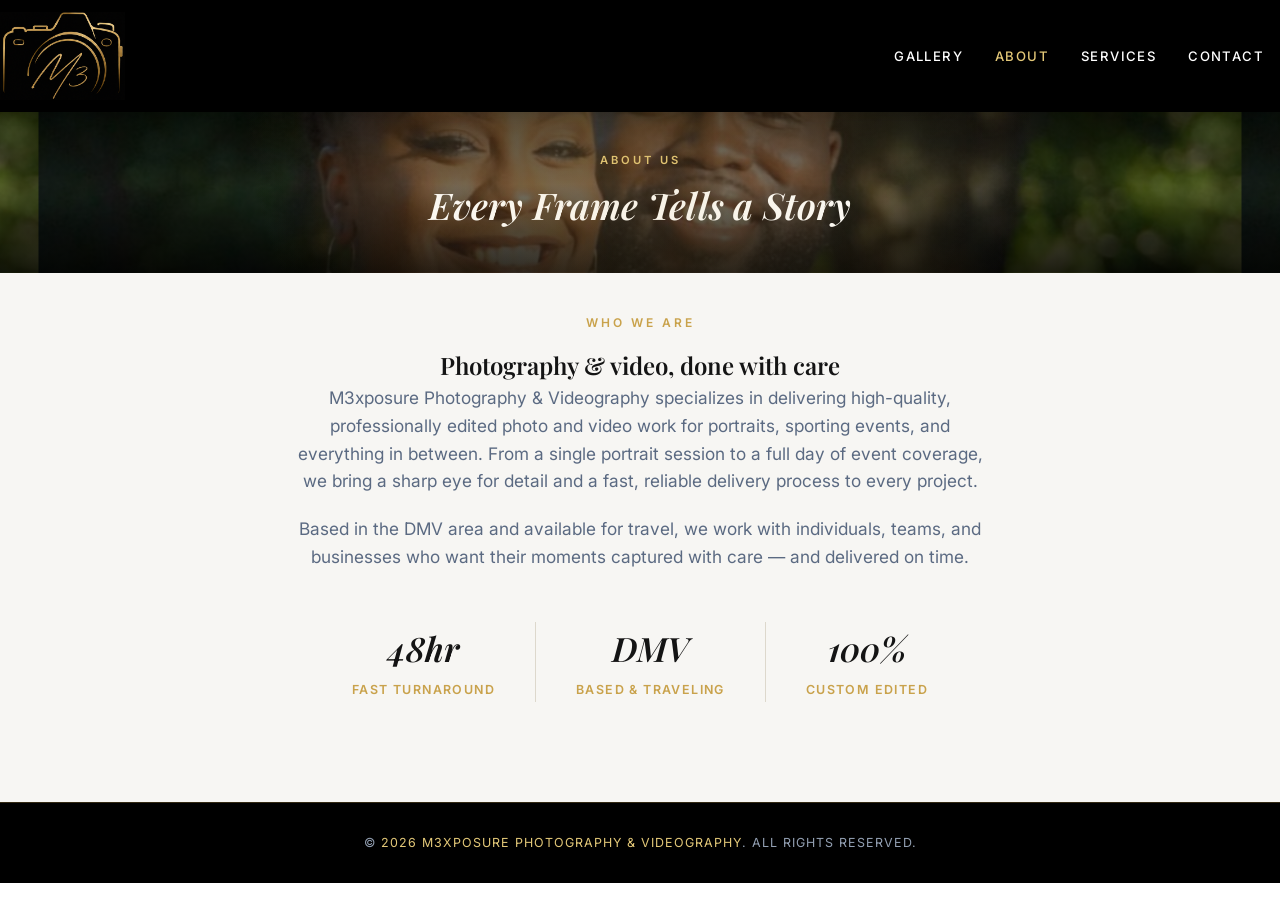
==== about.html @ 18ce94cc "Initial commit of business website Co-Authored-By: Claude Sonnet 5 <noreply@anthropic.com>" ====
<!DOCTYPE html>
<html lang="en">
<head>
<meta charset="UTF-8">
<meta name="viewport" content="width=device-width, initial-scale=1.0">
<title>About | M3xposure Photography & Videography</title>
<meta name="description" content="About M3xposure Photography & Videography — portraits, sports, events, and video production based in the DMV area.">
<link rel="preconnect" href="https://fonts.googleapis.com">
<link rel="preconnect" href="https://fonts.gstatic.com" crossorigin>
<link href="https://fonts.googleapis.com/css2?family=Playfair+Display:ital,wght@0,500;0,600;0,700;1,500;1,600&family=Inter:wght@400;500;600&display=swap" rel="stylesheet">
<link rel="stylesheet" href="styles.css">
</head>
<body>

<header>
  <nav>
    <a href="index.html" class="logo"><img src="images/logos/logo-icon-only.png" alt="M3xposure Photography & Videography"></a>
    <button class="nav-toggle" id="navToggle" aria-label="Toggle menu">
      <span></span><span></span><span></span>
    </button>
    <ul class="nav-links" id="navLinks">
      <li><a href="gallery.html">Gallery</a></li>
      <li><a href="about.html" class="active">About</a></li>
      <li><a href="services.html">Services</a></li>
      <li><a href="contact.html">Contact</a></li>
    </ul>
  </nav>
</header>

<section class="hero page-hero hero-about">
  <div class="container">
    <div class="hero-eyebrow">About Us</div>
    <h1>Every Frame Tells a Story</h1>
  </div>
</section>

<section class="about" id="about">
  <div class="container">
    <div class="about-content">
      <div class="eyebrow">Who We Are</div>
      <h2>Photography &amp; video, done with care</h2>
      <p>M3xposure Photography &amp; Videography specializes in delivering high-quality, professionally edited photo and video work for portraits, sporting events, and everything in between. From a single portrait session to a full day of event coverage, we bring a sharp eye for detail and a fast, reliable delivery process to every project.</p>
      <p>Based in the DMV area and available for travel, we work with individuals, teams, and businesses who want their moments captured with care — and delivered on time.</p>
      <div class="about-stats">
        <div class="stat"><h3>48hr</h3><span>Fast Turnaround</span></div>
        <div class="stat"><h3>DMV</h3><span>Based &amp; Traveling</span></div>
        <div class="stat"><h3>100%</h3><span>Custom Edited</span></div>
      </div>
    </div>
  </div>
</section>

<footer>
  &copy; <span id="year"></span> <span>M3xposure Photography &amp; Videography</span>. All rights reserved.
</footer>

<script>
  document.getElementById('year').textContent = new Date().getFullYear();
  const navToggle = document.getElementById('navToggle');
  const navLinks = document.getElementById('navLinks');
  navToggle.addEventListener('click', () => navLinks.classList.toggle('open'));
  navLinks.querySelectorAll('a').forEach(a => a.addEventListener('click', () => navLinks.classList.remove('open')));
</script>

</body>
</html>
---- styles.css ----
:root {
  --navy: #141414;
  --navy-dark: #000000;
  --gold: #c9a24b;
  --gold-light: #e3c878;
  --white: #ffffff;
  --off-white: #f7f6f3;
  --text-muted: #5b6a82;
}

* { box-sizing: border-box; margin: 0; padding: 0; }

html { scroll-behavior: smooth; }

body {
  font-family: 'Inter', -apple-system, BlinkMacSystemFont, sans-serif;
  color: var(--navy);
  background: var(--white);
  line-height: 1.6;
}

h1, h2, h3 {
  font-family: 'Playfair Display', serif;
  font-weight: 600;
}

a { text-decoration: none; color: inherit; }

img { max-width: 100%; display: block; }

.container {
  max-width: 1100px;
  margin: 0 auto;
  padding: 0 24px;
}

/* NAV */
header {
  position: sticky;
  top: 0;
  z-index: 100;
  background: var(--navy-dark);
  box-shadow: 0 2px 12px rgba(0,0,0,0.15);
}

nav {
  display: flex;
  align-items: center;
  justify-content: space-between;
  max-width: 1300px;
  margin: 0 auto;
  padding: 12px 16px;
}

.logo {
  display: flex;
  align-items: center;
  margin-left: -16px;
}

.logo img {
  height: 88px;
  width: auto;
  display: block;
}

.nav-links {
  display: flex;
  gap: 32px;
  list-style: none;
}

.nav-links a {
  color: var(--white);
  font-weight: 500;
  font-size: 0.82rem;
  text-transform: uppercase;
  letter-spacing: 1.4px;
  transition: color 0.2s ease;
}

.nav-links a:hover { color: var(--gold-light); }
.nav-links a.active { color: var(--gold-light); }

.nav-toggle {
  display: none;
  flex-direction: column;
  gap: 5px;
  background: none;
  border: none;
  cursor: pointer;
  padding: 4px;
}

.nav-toggle span {
  width: 24px;
  height: 2px;
  background: var(--white);
  display: block;
}

/* HERO */
.hero {
  background: #000;
  color: var(--white);
  text-align: center;
  padding: 7px 24px 6px;
  position: relative;
  overflow: hidden;
}

.hero::after {
  content: "";
  position: absolute;
  inset: 0;
  background: radial-gradient(circle at 50% 0%, rgba(201,162,75,0.18), transparent 60%);
  pointer-events: none;
}

.hero-eyebrow {
  color: var(--gold-light);
  letter-spacing: 3px;
  text-transform: uppercase;
  font-size: 0.7rem;
  font-weight: 600;
  margin-bottom: 6px;
  position: relative;
}

.hero h1 {
  font-family: 'Playfair Display', serif;
  font-style: italic;
  font-size: clamp(1.5rem, 3.2vw, 2.3rem);
  font-weight: 600;
  margin-bottom: 10px;
  letter-spacing: 0.2px;
  position: relative;
}

.hero p {
  font-size: clamp(0.68rem, 1vw, 0.78rem);
  color: #d6dce6;
  max-width: 560px;
  margin: 0 auto 14px;
  position: relative;
}

.hero-logo {
  display: block;
  width: min(150px, 28%);
  margin: 0 auto 6px;
  mix-blend-mode: screen;
  position: relative;
}

.hero .btn,
.hero .btn-outline { position: relative; }

/* Smaller hero variant used on secondary pages like Services */
.page-hero {
  padding: 40px 24px 28px;
  background-image:
    linear-gradient(180deg, rgba(0,0,0,0.72) 0%, rgba(10,10,10,0.6) 45%, rgba(0,0,0,0.88) 100%),
    url('images/portrait-2.jpeg');
  background-position: center 30%;
}

.page-hero h1 { font-size: clamp(1.5rem, 3.2vw, 2.3rem); }
.page-hero p { margin-bottom: 0; }

.hero-about {
  background-image:
    linear-gradient(180deg, rgba(0,0,0,0.72) 0%, rgba(10,10,10,0.6) 45%, rgba(0,0,0,0.88) 100%),
    url('images/event-4.jpeg');
  background-position: center 30%;
}

.hero-contact {
  background-image:
    linear-gradient(180deg, rgba(0,0,0,0.72) 0%, rgba(10,10,10,0.6) 45%, rgba(0,0,0,0.88) 100%),
    url('images/event-1.jpeg');
  background-position: center 22%;
}

.hero-gallery {
  background-image:
    linear-gradient(180deg, rgba(0,0,0,0.72) 0%, rgba(10,10,10,0.6) 45%, rgba(0,0,0,0.88) 100%),
    url('images/portrait-1.jpeg');
  background-position: center 25%;
}

.hero-portraits {
  background-image:
    linear-gradient(180deg, rgba(0,0,0,0.72) 0%, rgba(10,10,10,0.6) 45%, rgba(0,0,0,0.88) 100%),
    url('images/portrait-4.jpeg');
  background-position: center 25%;
}

.hero-sports {
  background-image:
    linear-gradient(180deg, rgba(0,0,0,0.72) 0%, rgba(10,10,10,0.6) 45%, rgba(0,0,0,0.88) 100%),
    url('images/sports-3.jpg');
  background-position: center 35%;
}

.hero-events {
  background-image:
    linear-gradient(180deg, rgba(0,0,0,0.72) 0%, rgba(10,10,10,0.6) 45%, rgba(0,0,0,0.88) 100%),
    url('images/event-5.jpeg');
  background-position: center 25%;
}

.btn {
  display: inline-block;
  background: var(--gold);
  color: var(--navy-dark);
  font-weight: 600;
  font-size: 0.78rem;
  text-transform: uppercase;
  letter-spacing: 1.4px;
  padding: 15px 28px;
  border-radius: 2px;
  transition: background 0.2s ease, transform 0.2s ease;
}

.btn:hover {
  background: var(--gold-light);
  transform: translateY(-2px);
}

.btn-outline {
  display: inline-block;
  border: 1px solid var(--gold);
  color: var(--gold-light);
  font-weight: 600;
  font-size: 0.78rem;
  text-transform: uppercase;
  letter-spacing: 1.4px;
  padding: 14px 26px;
  border-radius: 2px;
  margin-left: 14px;
  transition: background 0.2s ease;
}

.btn-outline:hover { background: rgba(201,162,75,0.12); }

/* SECTION SHARED */
section { padding: 100px 0; }

.hero + section { padding-top: 40px; }

.section-header {
  text-align: center;
  max-width: 620px;
  margin: 0 auto 60px;
}

.eyebrow {
  color: var(--gold);
  text-transform: uppercase;
  letter-spacing: 3px;
  font-size: 0.75rem;
  font-weight: 600;
  margin-bottom: 14px;
}

#gallery .eyebrow { font-size: 1.1rem; }

.section-header h2 {
  font-size: clamp(1.9rem, 3.5vw, 2.6rem);
  font-style: italic;
  margin-bottom: 16px;
}

.section-header p { color: var(--text-muted); font-size: 1.05rem; }

/* ABOUT */
.about {
  background: var(--off-white);
}

.about-content {
  max-width: 700px;
  margin: 0 auto;
  text-align: center;
}

.about-content p {
  color: var(--text-muted);
  font-size: 1.08rem;
  margin-bottom: 20px;
}

.about-stats {
  display: flex;
  justify-content: center;
  margin-top: 52px;
  flex-wrap: wrap;
}

.stat {
  padding: 0 40px;
  border-left: 1px solid #ddd8cc;
}

.stat:first-child { border-left: none; }

.stat h3 {
  color: var(--navy);
  font-size: 2.1rem;
  font-style: italic;
  font-weight: 600;
}

.stat span {
  color: var(--gold);
  font-weight: 600;
  font-size: 0.78rem;
  text-transform: uppercase;
  letter-spacing: 1.4px;
}

/* GALLERY */
.gallery { background: var(--white); }

#gallery .container {
  max-width: 1440px;
  padding: 0 20px;
}

#gallery .gallery-grid {
  grid-auto-rows: 280px;
}

.gallery-grid {
  display: grid;
  grid-template-columns: repeat(3, 1fr);
  grid-auto-rows: 240px;
  grid-auto-flow: dense;
  gap: 10px;
}

.gallery-item {
  position: relative;
  display: block;
  overflow: hidden;
  cursor: zoom-in;
  opacity: 0;
  transform: translateY(24px);
  transition: opacity 0.6s ease, transform 0.6s ease, box-shadow 0.3s ease;
}

.gallery-item.teaser { cursor: pointer; }

.gallery-item.in-view {
  opacity: 1;
  transform: translateY(0);
}

.gallery-item.large { grid-column: span 2; grid-row: span 2; }

.gallery-item:hover { box-shadow: 0 16px 34px rgba(0,0,0,0.4); }

.gallery-item img {
  position: absolute;
  inset: 0;
  width: 100%;
  height: 100%;
  object-fit: cover;
  object-position: center;
  transition: transform 0.5s ease;
}

.gallery-item::after {
  content: "";
  position: absolute;
  inset: 0;
  background: linear-gradient(180deg, transparent 55%, rgba(0,0,0,0.8) 100%);
  opacity: 0;
  transition: opacity 0.3s ease;
  pointer-events: none;
}

.gallery-item:hover::after,
.gallery-item:focus-visible::after {
  opacity: 1;
}

.gallery-caption {
  position: absolute;
  left: 18px;
  right: 18px;
  bottom: 16px;
  z-index: 1;
  color: var(--white);
  font-size: 0.85rem;
  font-weight: 500;
  opacity: 0;
  transform: translateY(8px);
  transition: opacity 0.3s ease, transform 0.3s ease;
  pointer-events: none;
}

.gallery-item:hover .gallery-caption,
.gallery-item:focus-visible .gallery-caption {
  opacity: 1;
  transform: translateY(0);
}

.gallery-item img[src*="portrait-1"] { object-position: 53% 32%; }

.gallery-item:hover img { transform: scale(1.06); }

.gallery-note {
  text-align: center;
  color: var(--text-muted);
  font-size: 0.85rem;
  margin-top: 28px;
  font-style: italic;
}

/* LIGHTBOX */
.lightbox {
  position: fixed;
  inset: 0;
  background: rgba(0,0,0,0.94);
  display: none;
  align-items: center;
  justify-content: center;
  z-index: 1000;
  padding: 40px;
}

.lightbox.open { display: flex; }

.lightbox img {
  max-width: 100%;
  max-height: 86vh;
  object-fit: contain;
  box-shadow: 0 20px 60px rgba(0,0,0,0.5);
}

.lightbox-close,
.lightbox-prev,
.lightbox-next {
  position: absolute;
  background: none;
  border: none;
  color: var(--white);
  font-family: 'Playfair Display', serif;
  cursor: pointer;
  opacity: 0.75;
  transition: opacity 0.2s ease;
}

.lightbox-close:hover,
.lightbox-prev:hover,
.lightbox-next:hover { opacity: 1; color: var(--gold-light); }

.lightbox-close {
  top: 24px;
  right: 32px;
  font-size: 2rem;
}

.lightbox-prev,
.lightbox-next {
  top: 50%;
  transform: translateY(-50%);
  font-size: 2.4rem;
  padding: 12px;
}

.lightbox-prev { left: 12px; }
.lightbox-next { right: 12px; }

/* GALLERY CATEGORY HUB */
.category-grid {
  display: flex;
  flex-wrap: wrap;
  justify-content: center;
  gap: 20px;
}

.category-card {
  flex: 0 1 calc((100% - 40px) / 3);
  position: relative;
  display: block;
  aspect-ratio: 3 / 4;
  overflow: hidden;
  opacity: 0;
  transform: translateY(24px);
  transition: opacity 0.6s ease, transform 0.6s ease;
}

.category-card.in-view { opacity: 1; transform: translateY(0); }

.category-card img {
  position: absolute;
  inset: 0;
  width: 100%;
  height: 100%;
  object-fit: cover;
  transition: transform 0.5s ease;
}

.category-card:hover img { transform: scale(1.06); }

.category-card.placeholder {
  background: linear-gradient(160deg, var(--navy) 0%, var(--navy-dark) 100%);
  border: 1px solid rgba(201,162,75,0.3);
}

.category-card::after {
  content: "";
  position: absolute;
  inset: 0;
  background: linear-gradient(180deg, transparent 40%, rgba(0,0,0,0.8) 100%);
}

.category-label {
  position: absolute;
  left: 26px;
  right: 26px;
  bottom: 24px;
  z-index: 1;
  color: var(--white);
}

.category-label h3 {
  font-size: 1.6rem;
  font-style: italic;
  margin-bottom: 6px;
}

.category-label span {
  font-size: 0.72rem;
  text-transform: uppercase;
  letter-spacing: 1.6px;
  color: var(--gold-light);
  font-weight: 600;
}

@media (max-width: 720px) {
  .category-card { flex-basis: 100%; }
}

/* SERVICES */
.services-group { margin-bottom: 60px; }
.services-group:last-child { margin-bottom: 0; }

.services-group h3 {
  font-size: 1.2rem;
  font-style: italic;
  color: var(--navy);
  padding-bottom: 12px;
  margin-bottom: 26px;
  border-bottom: 1px solid #e7e5df;
  position: relative;
}

.services-group h3::after {
  content: "";
  position: absolute;
  left: 0;
  bottom: -1px;
  width: 46px;
  height: 2px;
  background: var(--gold);
}

.cards-grid {
  display: grid;
  grid-template-columns: repeat(auto-fit, minmax(260px, 1fr));
  gap: 1px;
  background: #e7e5df;
  border: 1px solid #e7e5df;
}

.card {
  background: var(--white);
  padding: 28px 26px;
  transition: background-color 0.3s ease, color 0.3s ease;
}

.card:hover,
.card:focus-visible {
  background-color: var(--gold);
}

.card:hover h4,
.card:hover .price,
.card:hover p,
.card:hover .note,
.card:focus-visible h4,
.card:focus-visible .price,
.card:focus-visible p,
.card:focus-visible .note {
  color: #000000;
}

.card-top {
  display: flex;
  justify-content: space-between;
  align-items: flex-start;
  gap: 12px;
  margin-bottom: 10px;
}

.card h4 {
  font-family: 'Playfair Display', serif;
  font-size: 1.15rem;
  color: var(--navy);
  font-weight: 600;
}

.price {
  color: var(--gold);
  font-weight: 600;
  font-size: 1.05rem;
  white-space: nowrap;
  font-family: 'Inter', sans-serif;
}

.card p {
  color: var(--text-muted);
  font-size: 0.92rem;
  margin-bottom: 8px;
}

.card .note {
  font-size: 0.82rem;
  color: #8b95a6;
  font-style: italic;
}

.addons-list {
  background: #e7e5df;
  border: 1px solid #e7e5df;
  display: flex;
  flex-direction: column;
  gap: 1px;
}

.addon-row {
  display: flex;
  justify-content: space-between;
  align-items: center;
  padding: 20px 26px;
  gap: 16px;
  flex-wrap: wrap;
  background: var(--white);
}

.addon-row div h4 {
  font-family: 'Playfair Display', serif;
  font-size: 1.05rem;
  color: var(--navy);
  font-weight: 600;
  margin-bottom: 4px;
}

.addon-row div p {
  font-size: 0.88rem;
  color: var(--text-muted);
}

/* TESTIMONIALS */
.testimonials { background: var(--off-white); }

.testimonials-grid {
  display: grid;
  grid-template-columns: repeat(auto-fit, minmax(280px, 1fr));
  gap: 28px;
  margin-top: 20px;
}

.testimonial-card {
  background: var(--white);
  border: 1px solid #e7e5df;
  padding: 32px 28px;
}

.testimonial-quote {
  font-family: 'Playfair Display', serif;
  font-style: italic;
  font-size: 1.05rem;
  color: var(--navy);
  line-height: 1.5;
  margin-bottom: 16px;
}

.testimonial-name {
  display: block;
  font-weight: 600;
  color: var(--navy);
  font-size: 0.92rem;
}

.testimonial-type {
  display: block;
  font-size: 0.72rem;
  text-transform: uppercase;
  letter-spacing: 1.4px;
  color: var(--gold);
  font-weight: 600;
  margin-top: 2px;
}

/* CONTACT */
.contact {
  background: linear-gradient(160deg, var(--navy) 0%, var(--navy-dark) 100%);
  color: var(--white);
  text-align: center;
}

.contact .section-header p { color: #c3cbd8; }

.contact-form {
  max-width: 640px;
  margin: 0 auto;
  text-align: left;
  background: rgba(255,255,255,0.04);
  border: 1px solid rgba(201,162,75,0.3);
  padding: 44px;
}

.form-row {
  display: grid;
  grid-template-columns: 1fr 1fr;
  gap: 20px;
}

.form-group {
  margin-bottom: 22px;
}

.form-group label {
  display: block;
  font-size: 0.75rem;
  text-transform: uppercase;
  letter-spacing: 1.4px;
  color: var(--gold-light);
  font-weight: 600;
  margin-bottom: 8px;
}

.form-group input,
.form-group select,
.form-group textarea {
  width: 100%;
  padding: 12px 14px;
  border-radius: 2px;
  border: 1px solid rgba(255,255,255,0.15);
  background: rgba(255,255,255,0.06);
  color: var(--white);
  font-family: 'Inter', sans-serif;
  font-size: 0.95rem;
}

.form-group input::placeholder,
.form-group textarea::placeholder { color: #8b95a6; }

.form-group input:focus,
.form-group select:focus,
.form-group textarea:focus {
  outline: none;
  border-color: var(--gold);
  background: rgba(255,255,255,0.09);
}

.form-group select option { background: var(--navy); color: var(--white); }

.form-group textarea { resize: vertical; min-height: 110px; }

.checkbox-group {
  display: flex;
  flex-wrap: wrap;
  gap: 10px 20px;
}

.checkbox-option {
  display: flex;
  align-items: center;
  gap: 8px;
  font-size: 0.88rem;
  color: var(--white);
  font-weight: 400;
  text-transform: none;
  letter-spacing: normal;
  cursor: pointer;
}

.checkbox-option input[type="checkbox"] {
  width: 16px;
  height: 16px;
  accent-color: var(--gold);
  cursor: pointer;
}

.contact-form .btn {
  width: 100%;
  border: none;
  cursor: pointer;
}

.form-status {
  margin-top: 16px;
  text-align: center;
  font-size: 0.9rem;
  color: var(--gold-light);
  min-height: 1.2em;
}

.contact-alt {
  text-align: center;
  margin-top: 26px;
  font-size: 0.85rem;
  color: #c3cbd8;
}

.contact-alt a { color: var(--gold-light); font-weight: 600; }

/* FOOTER */
footer {
  background: var(--navy-dark);
  color: #93a0b3;
  text-align: center;
  padding: 30px 24px;
  font-size: 0.78rem;
  text-transform: uppercase;
  letter-spacing: 1px;
  border-top: 1px solid rgba(201,162,75,0.25);
}

footer span { color: var(--gold-light); }

/* MOBILE */
@media (max-width: 720px) {
  .nav-links {
    position: absolute;
    top: 100%;
    left: 0;
    right: 0;
    background: var(--navy);
    flex-direction: column;
    align-items: center;
    gap: 0;
    max-height: 0;
    overflow: hidden;
    transition: max-height 0.3s ease;
  }
  .nav-links.open { max-height: 300px; }
  .nav-links li { width: 100%; text-align: center; }
  .nav-links a {
    display: block;
    padding: 16px;
    border-top: 1px solid rgba(255,255,255,0.08);
  }
  .nav-toggle { display: flex; }
  .hero { padding: 6px 20px 5px; }
  .btn-outline { margin-left: 0; margin-top: 12px; }
  .about-stats { gap: 8px; }
  .stat { padding: 0 20px; }
  section { padding: 68px 0; }
  .hero + section { padding-top: 26px; }
  .gallery-grid { grid-template-columns: repeat(2, 1fr); grid-auto-rows: 170px; }
  .gallery-item.large { grid-column: span 2; grid-row: span 1; }
  #gallery .container { padding: 0 12px; }
  #gallery .gallery-grid { grid-auto-rows: 190px; }
  .form-row { grid-template-columns: 1fr; }
  .contact-form { padding: 30px 22px; }
  .lightbox-prev, .lightbox-next { font-size: 1.8rem; }
  .lightbox { padding: 16px; }
}

@media (prefers-reduced-motion: reduce) {
  *, *::before, *::after {
    animation-duration: 0.01ms !important;
    animation-iteration-count: 1 !important;
    transition-duration: 0.01ms !important;
    scroll-behavior: auto !important;
  }
}
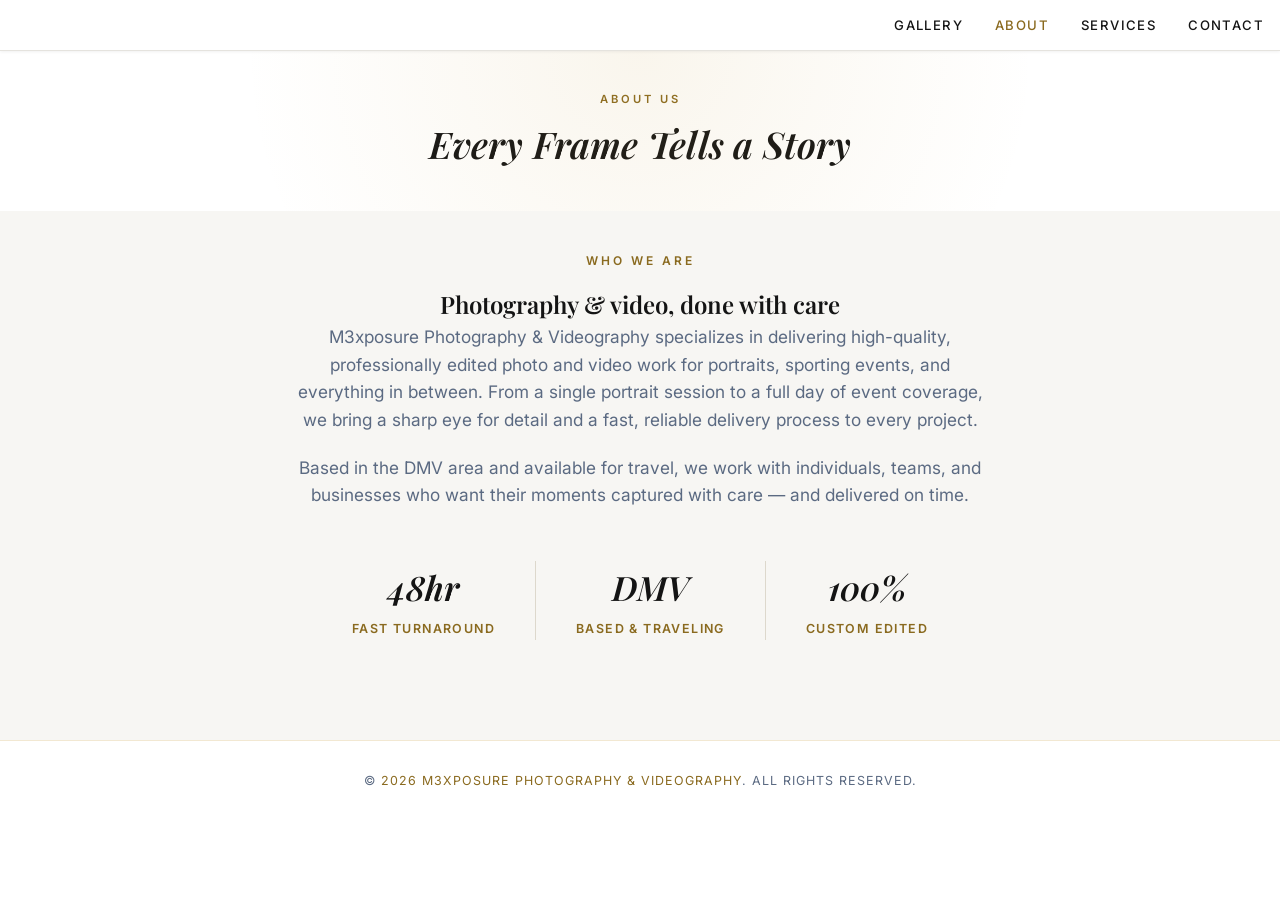
==== commit f802ccd4: "Switch site to white background theme and remove header logo Converts the header, hero banners, cont" ====
--- a/about.html
+++ b/about.html
@@ -14,7 +14,6 @@
 
 <header>
   <nav>
-    <a href="index.html" class="logo"><img src="images/logos/logo-icon-only.png" alt="M3xposure Photography & Videography"></a>
     <button class="nav-toggle" id="navToggle" aria-label="Toggle menu">
       <span></span><span></span><span></span>
     </button>
--- a/styles.css
+++ b/styles.css
@@ -1,11 +1,88 @@
 :root {
+  /* ---- brand ---- */
   --navy: #141414;
   --navy-dark: #000000;
-  --gold: #c9a24b;
-  --gold-light: #e3c878;
   --white: #ffffff;
   --off-white: #f7f6f3;
-  --text-muted: #5b6a82;
+
+  /* gold, split by background luminance */
+  --gold: #c9a24b; /* dark backgrounds only — 8.75:1 on black */
+  --gold-light: #e3c878; /* dark backgrounds only */
+  --gold-on-light: #8a6a1f; /* light backgrounds — 4.9:1 on white */
+
+  /* ---- semantic ---- */
+  --surface: var(--white);
+  --surface-alt: var(--off-white);
+  --surface-inverse: var(--navy-dark);
+  --text: var(--navy);
+  --text-muted: #5b6a82; /* 5.48:1 on white */
+  --text-on-inverse: var(--white);
+  --accent-on-light: var(--gold-on-light);
+  --accent-on-dark: var(--gold);
+  --border: #e5e3de;
+  --focus-ring: #8a6a1f;
+
+  /* ---- spacing (8pt grid) ---- */
+  --space-1: 4px; --space-2: 8px; --space-3: 12px; --space-4: 16px;
+  --space-5: 24px; --space-6: 32px; --space-7: 48px; --space-8: 64px;
+  --space-9: 96px; --space-10: 128px;
+
+  /* ---- type scale (fluid) ---- */
+  --text-xs: 0.75rem;
+  --text-sm: 0.875rem;
+  --text-base: 1rem;
+  --text-lg: 1.125rem;
+  --text-xl: clamp(1.25rem, 1.1rem + 0.6vw, 1.5rem);
+  --text-2xl: clamp(1.5rem, 1.2rem + 1.2vw, 2rem);
+  --text-3xl: clamp(2rem, 1.5rem + 2.2vw, 3rem);
+  --text-display: clamp(2.5rem, 1.6rem + 4vw, 4.5rem);
+  --leading-tight: 1.15;
+  --leading-snug: 1.3;
+  --leading-body: 1.6;
+  --tracking-wide: 0.14em; /* uppercase eyebrows */
+
+  /* ---- radius / elevation ---- */
+  --radius-sm: 2px; --radius-md: 4px; --radius-lg: 8px;
+  --shadow-sm: 0 1px 2px rgb(0 0 0 / 0.06);
+  --shadow-md: 0 4px 12px rgb(0 0 0 / 0.10);
+  --shadow-lg: 0 12px 32px rgb(0 0 0 / 0.16);
+
+  /* ---- layout ---- */
+  --container: 1280px;
+  --container-nr: 720px; /* narrow — body copy, 45–75ch */
+  --gutter: var(--space-4);
+
+  /* ---- z-index (managed scale, no wars) ---- */
+  --z-base: 0; --z-dropdown: 10; --z-sticky: 20;
+  --z-overlay: 40; --z-modal: 50; --z-toast: 60;
+
+  /* ---- motion ---- */
+  --ease: cubic-bezier(0.4, 0, 0.2, 1);
+  --duration-fast: 150ms;
+  --duration-base: 250ms;
+  --duration-slow: 400ms;
+}
+
+@media (prefers-reduced-motion: reduce) {
+  *, *::before, *::after {
+    animation-duration: 0.01ms !important;
+    animation-iteration-count: 1 !important;
+    transition-duration: 0.01ms !important;
+    scroll-behavior: auto !important;
+  }
+}
+
+/* FOCUS */
+:where(a, button, input, select, textarea, [tabindex]):focus-visible {
+  outline: 2px solid var(--focus-ring);
+  outline-offset: 2px;
+  border-radius: var(--radius-sm);
+}
+
+/* on dark surfaces */
+nav :where(a, button):focus-visible,
+.hero :where(a, button):focus-visible {
+  outline-color: var(--gold-light);
 }
 
 * { box-sizing: border-box; margin: 0; padding: 0; }
@@ -39,31 +116,20 @@
   position: sticky;
   top: 0;
   z-index: 100;
-  background: var(--navy-dark);
-  box-shadow: 0 2px 12px rgba(0,0,0,0.15);
+  background: var(--white);
+  border-bottom: 1px solid var(--border);
+  box-shadow: 0 1px 3px rgba(0,0,0,0.06);
 }
 
 nav {
   display: flex;
   align-items: center;
-  justify-content: space-between;
+  justify-content: flex-end;
   max-width: 1300px;
   margin: 0 auto;
   padding: 12px 16px;
 }
 
-.logo {
-  display: flex;
-  align-items: center;
-  margin-left: -16px;
-}
-
-.logo img {
-  height: 88px;
-  width: auto;
-  display: block;
-}
-
 .nav-links {
   display: flex;
   gap: 32px;
@@ -71,7 +137,7 @@
 }
 
 .nav-links a {
-  color: var(--white);
+  color: var(--text);
   font-weight: 500;
   font-size: 0.82rem;
   text-transform: uppercase;
@@ -79,8 +145,8 @@
   transition: color 0.2s ease;
 }
 
-.nav-links a:hover { color: var(--gold-light); }
-.nav-links a.active { color: var(--gold-light); }
+.nav-links a:hover { color: var(--accent-on-light); }
+.nav-links a.active { color: var(--accent-on-light); }
 
 .nav-toggle {
   display: none;
@@ -95,14 +161,14 @@
 .nav-toggle span {
   width: 24px;
   height: 2px;
-  background: var(--white);
+  background: var(--navy);
   display: block;
 }
 
 /* HERO */
 .hero {
-  background: #000;
-  color: var(--white);
+  background: var(--white);
+  color: var(--text);
   text-align: center;
   padding: 7px 24px 6px;
   position: relative;
@@ -113,12 +179,12 @@
   content: "";
   position: absolute;
   inset: 0;
-  background: radial-gradient(circle at 50% 0%, rgba(201,162,75,0.18), transparent 60%);
+  background: radial-gradient(circle at 50% 0%, rgba(201,162,75,0.10), transparent 60%);
   pointer-events: none;
 }
 
 .hero-eyebrow {
-  color: var(--gold-light);
+  color: var(--accent-on-light);
   letter-spacing: 3px;
   text-transform: uppercase;
   font-size: 0.7rem;
@@ -139,76 +205,96 @@
 
 .hero p {
   font-size: clamp(0.68rem, 1vw, 0.78rem);
-  color: #d6dce6;
+  color: var(--text-muted);
   max-width: 560px;
   margin: 0 auto 14px;
   position: relative;
 }
 
-.hero-logo {
-  display: block;
-  width: min(150px, 28%);
-  margin: 0 auto 6px;
-  mix-blend-mode: screen;
-  position: relative;
-}
-
 .hero .btn,
 .hero .btn-outline { position: relative; }
+
+/* HOME HERO — full-bleed photo, transparent nav until scrolled */
+.hero-home {
+  display: flex;
+  align-items: center;
+  text-align: left;
+  padding: 64px 24px 96px;
+  background: var(--white);
+}
+
+.hero-home .container { max-width: var(--container); }
+
+.hero-home-grid {
+  display: grid;
+  grid-template-columns: minmax(0, 560px) 1fr;
+  gap: var(--space-9);
+  align-items: center;
+}
+
+.hero-media img {
+  width: 100%;
+  height: auto;
+  max-height: 720px;
+  object-fit: cover;
+  border-radius: var(--radius-lg);
+  box-shadow: var(--shadow-lg);
+}
+
+.hero-home .hero-eyebrow { font-size: var(--text-sm); margin-bottom: var(--space-4); }
+
+.hero-home h1 {
+  font-size: var(--text-display);
+  line-height: var(--leading-tight);
+  margin-bottom: var(--space-4);
+}
+
+.hero-home p {
+  font-size: var(--text-lg);
+  max-width: 460px;
+  margin: 0 0 var(--space-6);
+}
+
+.hero-cta {
+  display: flex;
+  align-items: center;
+  gap: var(--space-5);
+  flex-wrap: wrap;
+  position: relative;
+}
+
+.text-link {
+  color: var(--text);
+  font-weight: 600;
+  font-size: var(--text-sm);
+  text-transform: uppercase;
+  letter-spacing: 1.2px;
+  border-bottom: 1px solid rgba(20,20,20,0.3);
+  padding-bottom: 2px;
+  transition: color var(--duration-fast) var(--ease), border-color var(--duration-fast) var(--ease);
+}
+
+.text-link:hover { color: var(--accent-on-light); border-color: var(--accent-on-light); }
+
+body.home header {
+  background: var(--white);
+  box-shadow: none;
+  transition: background var(--duration-base) var(--ease), box-shadow var(--duration-base) var(--ease);
+}
+
+body.home header.scrolled {
+  background: var(--white);
+  box-shadow: 0 1px 3px rgba(0,0,0,0.06);
+}
 
 /* Smaller hero variant used on secondary pages like Services */
 .page-hero {
   padding: 40px 24px 28px;
-  background-image:
-    linear-gradient(180deg, rgba(0,0,0,0.72) 0%, rgba(10,10,10,0.6) 45%, rgba(0,0,0,0.88) 100%),
-    url('images/portrait-2.jpeg');
-  background-position: center 30%;
+  background: var(--white);
 }
 
 .page-hero h1 { font-size: clamp(1.5rem, 3.2vw, 2.3rem); }
 .page-hero p { margin-bottom: 0; }
-
-.hero-about {
-  background-image:
-    linear-gradient(180deg, rgba(0,0,0,0.72) 0%, rgba(10,10,10,0.6) 45%, rgba(0,0,0,0.88) 100%),
-    url('images/event-4.jpeg');
-  background-position: center 30%;
-}
-
-.hero-contact {
-  background-image:
-    linear-gradient(180deg, rgba(0,0,0,0.72) 0%, rgba(10,10,10,0.6) 45%, rgba(0,0,0,0.88) 100%),
-    url('images/event-1.jpeg');
-  background-position: center 22%;
-}
-
-.hero-gallery {
-  background-image:
-    linear-gradient(180deg, rgba(0,0,0,0.72) 0%, rgba(10,10,10,0.6) 45%, rgba(0,0,0,0.88) 100%),
-    url('images/portrait-1.jpeg');
-  background-position: center 25%;
-}
-
-.hero-portraits {
-  background-image:
-    linear-gradient(180deg, rgba(0,0,0,0.72) 0%, rgba(10,10,10,0.6) 45%, rgba(0,0,0,0.88) 100%),
-    url('images/portrait-4.jpeg');
-  background-position: center 25%;
-}
-
-.hero-sports {
-  background-image:
-    linear-gradient(180deg, rgba(0,0,0,0.72) 0%, rgba(10,10,10,0.6) 45%, rgba(0,0,0,0.88) 100%),
-    url('images/sports-3.jpg');
-  background-position: center 35%;
-}
-
-.hero-events {
-  background-image:
-    linear-gradient(180deg, rgba(0,0,0,0.72) 0%, rgba(10,10,10,0.6) 45%, rgba(0,0,0,0.88) 100%),
-    url('images/event-5.jpeg');
-  background-position: center 25%;
-}
 
 .btn {
   display: inline-block;
@@ -231,7 +317,7 @@
 .btn-outline {
   display: inline-block;
   border: 1px solid var(--gold);
-  color: var(--gold-light);
+  color: var(--accent-on-light);
   font-weight: 600;
   font-size: 0.78rem;
   text-transform: uppercase;
@@ -256,7 +342,7 @@
 }
 
 .eyebrow {
-  color: var(--gold);
+  color: var(--accent-on-light);
   text-transform: uppercase;
   letter-spacing: 3px;
   font-size: 0.75rem;
@@ -313,7 +399,7 @@
 }
 
 .stat span {
-  color: var(--gold);
+  color: var(--accent-on-light);
   font-weight: 600;
   font-size: 0.78rem;
   text-transform: uppercase;
@@ -324,12 +410,12 @@
 .gallery { background: var(--white); }
 
 #gallery .container {
-  max-width: 1440px;
-  padding: 0 20px;
+  max-width: 1800px;
+  padding: 0 10px;
 }
 
 #gallery .gallery-grid {
-  grid-auto-rows: 280px;
+  grid-auto-rows: 340px;
 }
 
 .gallery-grid {
@@ -409,6 +495,8 @@
 
 .gallery-item img[src*="portrait-1"] { object-position: 53% 32%; }
 
+.gallery-item img[src*="sports-2"] { object-position: 46% 20%; }
+
 .gallery-item:hover img { transform: scale(1.06); }
 
 .gallery-note {
@@ -615,7 +703,7 @@
 }
 
 .price {
-  color: var(--gold);
+  color: var(--accent-on-light);
   font-weight: 600;
   font-size: 1.05rem;
   white-space: nowrap;
@@ -702,25 +790,25 @@
   font-size: 0.72rem;
   text-transform: uppercase;
   letter-spacing: 1.4px;
-  color: var(--gold);
+  color: var(--accent-on-light);
   font-weight: 600;
   margin-top: 2px;
 }
 
 /* CONTACT */
 .contact {
-  background: linear-gradient(160deg, var(--navy) 0%, var(--navy-dark) 100%);
-  color: var(--white);
+  background: var(--white);
+  color: var(--text);
   text-align: center;
 }
 
-.contact .section-header p { color: #c3cbd8; }
+.contact .section-header p { color: var(--text-muted); }
 
 .contact-form {
   max-width: 640px;
   margin: 0 auto;
   text-align: left;
-  background: rgba(255,255,255,0.04);
+  background: var(--off-white);
   border: 1px solid rgba(201,162,75,0.3);
   padding: 44px;
 }
@@ -740,7 +828,7 @@
   font-size: 0.75rem;
   text-transform: uppercase;
   letter-spacing: 1.4px;
-  color: var(--gold-light);
+  color: var(--accent-on-light);
   font-weight: 600;
   margin-bottom: 8px;
 }
@@ -751,9 +839,9 @@
   width: 100%;
   padding: 12px 14px;
   border-radius: 2px;
-  border: 1px solid rgba(255,255,255,0.15);
-  background: rgba(255,255,255,0.06);
-  color: var(--white);
+  border: 1px solid var(--border);
+  background: var(--white);
+  color: var(--text);
   font-family: 'Inter', sans-serif;
   font-size: 0.95rem;
 }
@@ -766,10 +854,10 @@
 .form-group textarea:focus {
   outline: none;
   border-color: var(--gold);
-  background: rgba(255,255,255,0.09);
-}
-
-.form-group select option { background: var(--navy); color: var(--white); }
+  background: var(--white);
+}
+
+.form-group select option { background: var(--white); color: var(--text); }
 
 .form-group textarea { resize: vertical; min-height: 110px; }
 
@@ -784,7 +872,7 @@
   align-items: center;
   gap: 8px;
   font-size: 0.88rem;
-  color: var(--white);
+  color: var(--text);
   font-weight: 400;
   text-transform: none;
   letter-spacing: normal;
@@ -808,7 +896,7 @@
   margin-top: 16px;
   text-align: center;
   font-size: 0.9rem;
-  color: var(--gold-light);
+  color: var(--accent-on-light);
   min-height: 1.2em;
 }
 
@@ -816,15 +904,15 @@
   text-align: center;
   margin-top: 26px;
   font-size: 0.85rem;
-  color: #c3cbd8;
-}
-
-.contact-alt a { color: var(--gold-light); font-weight: 600; }
+  color: var(--text-muted);
+}
+
+.contact-alt a { color: var(--accent-on-light); font-weight: 600; }
 
 /* FOOTER */
 footer {
-  background: var(--navy-dark);
-  color: #93a0b3;
+  background: var(--white);
+  color: var(--text-muted);
   text-align: center;
   padding: 30px 24px;
   font-size: 0.78rem;
@@ -833,7 +921,7 @@
   border-top: 1px solid rgba(201,162,75,0.25);
 }
 
-footer span { color: var(--gold-light); }
+footer span { color: var(--accent-on-light); }
 
 /* MOBILE */
 @media (max-width: 720px) {
@@ -842,7 +930,8 @@
     top: 100%;
     left: 0;
     right: 0;
-    background: var(--navy);
+    background: var(--white);
+    border-bottom: 1px solid var(--border);
     flex-direction: column;
     align-items: center;
     gap: 0;
@@ -855,10 +944,16 @@
   .nav-links a {
     display: block;
     padding: 16px;
-    border-top: 1px solid rgba(255,255,255,0.08);
+    border-top: 1px solid var(--border);
   }
   .nav-toggle { display: flex; }
   .hero { padding: 6px 20px 5px; }
+  .hero-home {
+    padding: 40px 20px 56px;
+  }
+  .hero-home .container { max-width: 100%; }
+  .hero-home-grid { grid-template-columns: 1fr; gap: var(--space-6); }
+  .hero-media img { max-height: 420px; }
   .btn-outline { margin-left: 0; margin-top: 12px; }
   .about-stats { gap: 8px; }
   .stat { padding: 0 20px; }
@@ -873,12 +968,3 @@
   .lightbox-prev, .lightbox-next { font-size: 1.8rem; }
   .lightbox { padding: 16px; }
 }
-
-@media (prefers-reduced-motion: reduce) {
-  *, *::before, *::after {
-    animation-duration: 0.01ms !important;
-    animation-iteration-count: 1 !important;
-    transition-duration: 0.01ms !important;
-    scroll-behavior: auto !important;
-  }
-}
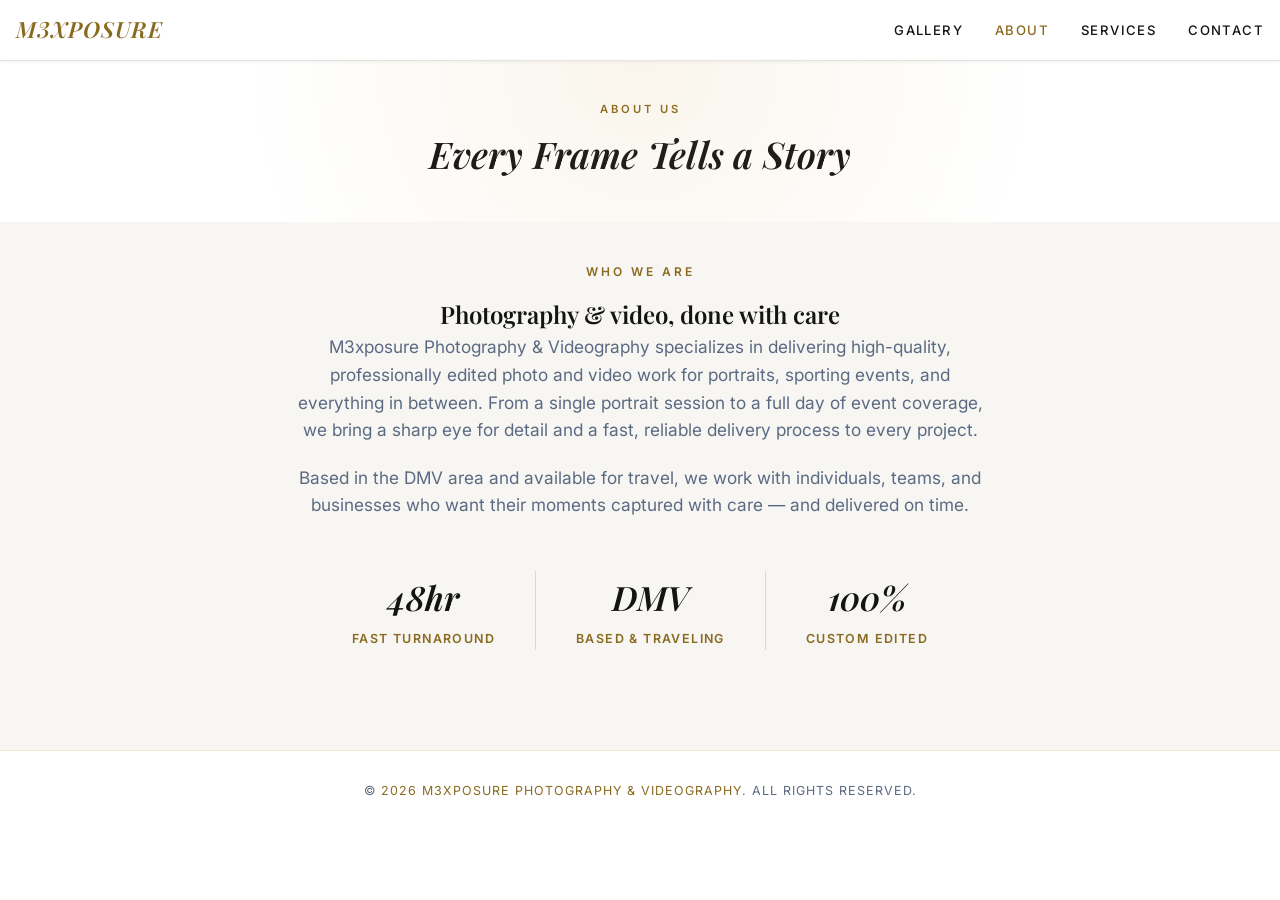
==== commit 288e70c9: "Add gold M3XPOSURE wordmark to header nav Replaces the removed logo image with a text wordmark and f" ====
--- a/about.html
+++ b/about.html
@@ -14,6 +14,7 @@
 
 <header>
   <nav>
+    <a href="index.html" class="brand">M3XPOSURE</a>
     <button class="nav-toggle" id="navToggle" aria-label="Toggle menu">
       <span></span><span></span><span></span>
     </button>
--- a/styles.css
+++ b/styles.css
@@ -124,10 +124,21 @@
 nav {
   display: flex;
   align-items: center;
-  justify-content: flex-end;
+  justify-content: space-between;
   max-width: 1300px;
   margin: 0 auto;
   padding: 12px 16px;
+}
+
+.brand {
+  font-family: 'Playfair Display', serif;
+  font-weight: 600;
+  font-style: italic;
+  font-size: 1.4rem;
+  letter-spacing: 1px;
+  color: var(--accent-on-light);
+  font-variant-numeric: lining-nums;
+  font-feature-settings: "lnum" 1;
 }
 
 .nav-links {
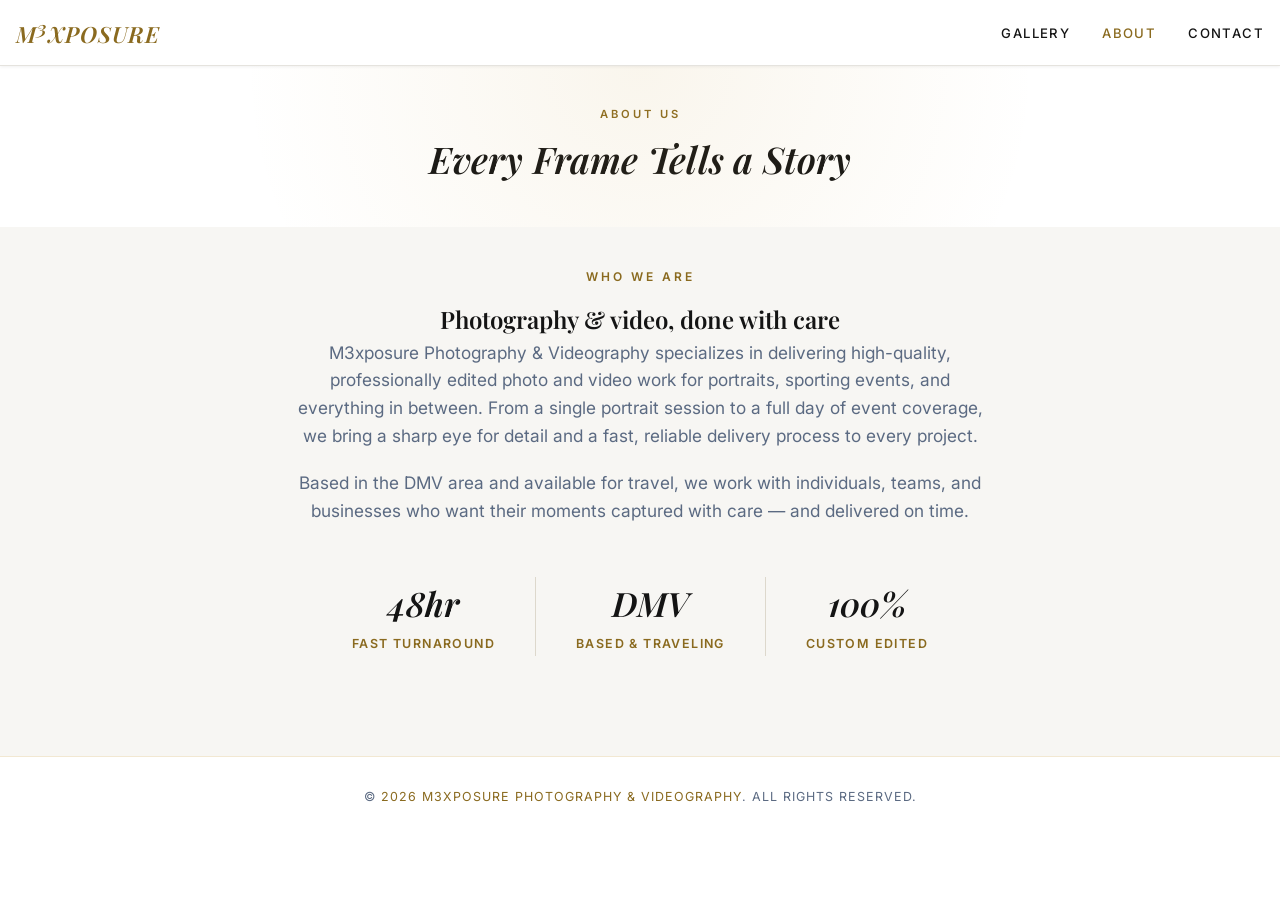
==== commit d3328217: "Remove Services page Delete services.html, drop the Services link from the nav on every page, and re" ====
--- a/about.html
+++ b/about.html
@@ -14,14 +14,13 @@
 
 <header>
   <nav>
-    <a href="index.html" class="brand">M3XPOSURE</a>
+    <a href="index.html" class="brand">M<sup>3</sup>XPOSURE</a>
     <button class="nav-toggle" id="navToggle" aria-label="Toggle menu">
       <span></span><span></span><span></span>
     </button>
     <ul class="nav-links" id="navLinks">
       <li><a href="gallery.html">Gallery</a></li>
       <li><a href="about.html" class="active">About</a></li>
-      <li><a href="services.html">Services</a></li>
       <li><a href="contact.html">Contact</a></li>
     </ul>
   </nav>
--- a/styles.css
+++ b/styles.css
@@ -137,8 +137,11 @@
   font-size: 1.4rem;
   letter-spacing: 1px;
   color: var(--accent-on-light);
-  font-variant-numeric: lining-nums;
-  font-feature-settings: "lnum" 1;
+}
+
+.brand sup {
+  font-size: 0.85em;
+  top: -0.5em;
 }
 
 .nav-links {
@@ -298,7 +301,7 @@
   box-shadow: 0 1px 3px rgba(0,0,0,0.06);
 }
 
-/* Smaller hero variant used on secondary pages like Services */
+/* Smaller hero variant used on secondary pages */
 .page-hero {
   padding: 40px 24px 28px;
   background: var(--white);
@@ -642,126 +645,6 @@
 
 @media (max-width: 720px) {
   .category-card { flex-basis: 100%; }
-}
-
-/* SERVICES */
-.services-group { margin-bottom: 60px; }
-.services-group:last-child { margin-bottom: 0; }
-
-.services-group h3 {
-  font-size: 1.2rem;
-  font-style: italic;
-  color: var(--navy);
-  padding-bottom: 12px;
-  margin-bottom: 26px;
-  border-bottom: 1px solid #e7e5df;
-  position: relative;
-}
-
-.services-group h3::after {
-  content: "";
-  position: absolute;
-  left: 0;
-  bottom: -1px;
-  width: 46px;
-  height: 2px;
-  background: var(--gold);
-}
-
-.cards-grid {
-  display: grid;
-  grid-template-columns: repeat(auto-fit, minmax(260px, 1fr));
-  gap: 1px;
-  background: #e7e5df;
-  border: 1px solid #e7e5df;
-}
-
-.card {
-  background: var(--white);
-  padding: 28px 26px;
-  transition: background-color 0.3s ease, color 0.3s ease;
-}
-
-.card:hover,
-.card:focus-visible {
-  background-color: var(--gold);
-}
-
-.card:hover h4,
-.card:hover .price,
-.card:hover p,
-.card:hover .note,
-.card:focus-visible h4,
-.card:focus-visible .price,
-.card:focus-visible p,
-.card:focus-visible .note {
-  color: #000000;
-}
-
-.card-top {
-  display: flex;
-  justify-content: space-between;
-  align-items: flex-start;
-  gap: 12px;
-  margin-bottom: 10px;
-}
-
-.card h4 {
-  font-family: 'Playfair Display', serif;
-  font-size: 1.15rem;
-  color: var(--navy);
-  font-weight: 600;
-}
-
-.price {
-  color: var(--accent-on-light);
-  font-weight: 600;
-  font-size: 1.05rem;
-  white-space: nowrap;
-  font-family: 'Inter', sans-serif;
-}
-
-.card p {
-  color: var(--text-muted);
-  font-size: 0.92rem;
-  margin-bottom: 8px;
-}
-
-.card .note {
-  font-size: 0.82rem;
-  color: #8b95a6;
-  font-style: italic;
-}
-
-.addons-list {
-  background: #e7e5df;
-  border: 1px solid #e7e5df;
-  display: flex;
-  flex-direction: column;
-  gap: 1px;
-}
-
-.addon-row {
-  display: flex;
-  justify-content: space-between;
-  align-items: center;
-  padding: 20px 26px;
-  gap: 16px;
-  flex-wrap: wrap;
-  background: var(--white);
-}
-
-.addon-row div h4 {
-  font-family: 'Playfair Display', serif;
-  font-size: 1.05rem;
-  color: var(--navy);
-  font-weight: 600;
-  margin-bottom: 4px;
-}
-
-.addon-row div p {
-  font-size: 0.88rem;
-  color: var(--text-muted);
 }
 
 /* TESTIMONIALS */
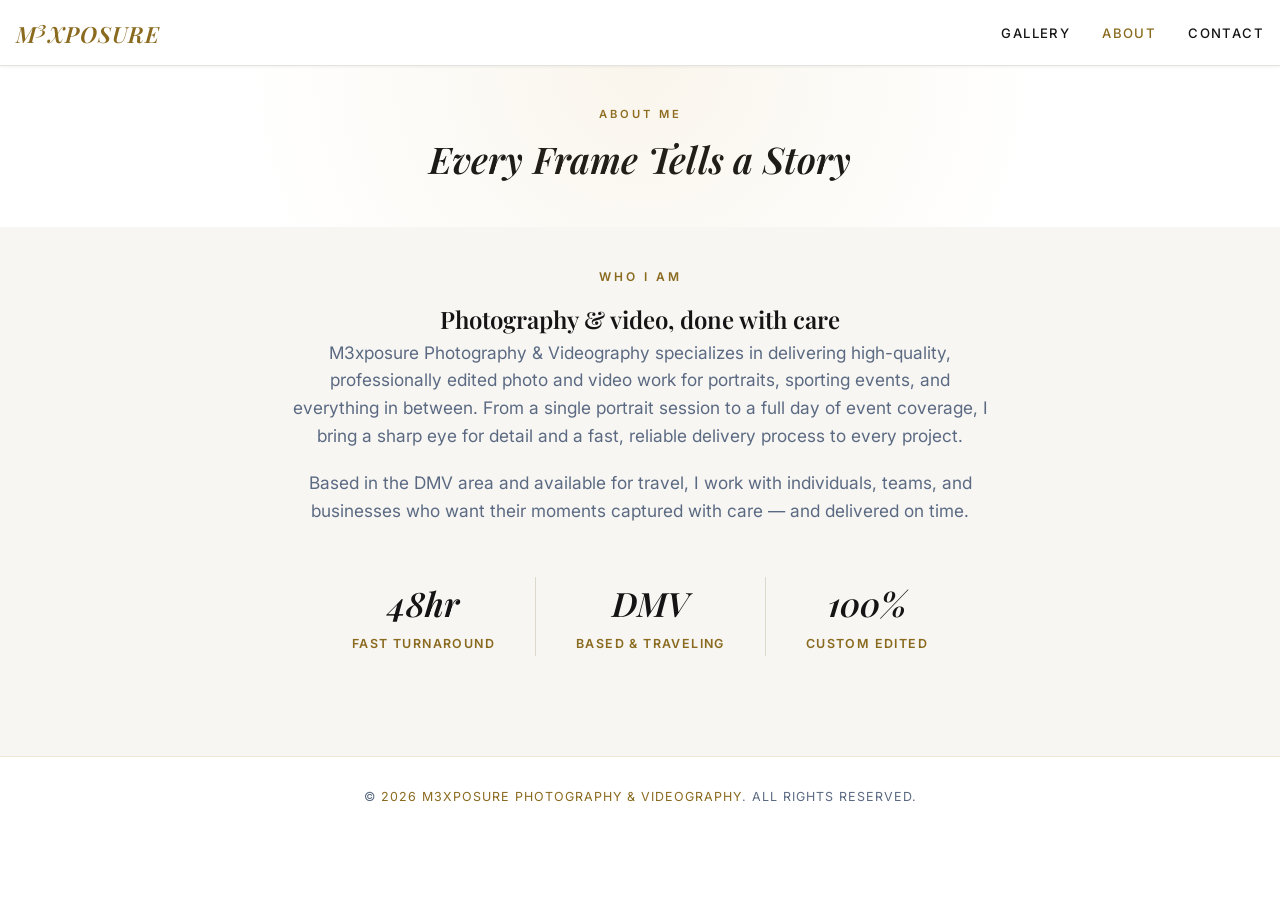
==== commit 6402fd5d: "Change site wording to first-person singular Replace we/us/our with I/me/my on the About, Gallery an" ====
--- a/about.html
+++ b/about.html
@@ -28,7 +28,7 @@
 
 <section class="hero page-hero hero-about">
   <div class="container">
-    <div class="hero-eyebrow">About Us</div>
+    <div class="hero-eyebrow">About Me</div>
     <h1>Every Frame Tells a Story</h1>
   </div>
 </section>
@@ -36,10 +36,10 @@
 <section class="about" id="about">
   <div class="container">
     <div class="about-content">
-      <div class="eyebrow">Who We Are</div>
+      <div class="eyebrow">Who I Am</div>
       <h2>Photography &amp; video, done with care</h2>
-      <p>M3xposure Photography &amp; Videography specializes in delivering high-quality, professionally edited photo and video work for portraits, sporting events, and everything in between. From a single portrait session to a full day of event coverage, we bring a sharp eye for detail and a fast, reliable delivery process to every project.</p>
-      <p>Based in the DMV area and available for travel, we work with individuals, teams, and businesses who want their moments captured with care — and delivered on time.</p>
+      <p>M3xposure Photography &amp; Videography specializes in delivering high-quality, professionally edited photo and video work for portraits, sporting events, and everything in between. From a single portrait session to a full day of event coverage, I bring a sharp eye for detail and a fast, reliable delivery process to every project.</p>
+      <p>Based in the DMV area and available for travel, I work with individuals, teams, and businesses who want their moments captured with care — and delivered on time.</p>
       <div class="about-stats">
         <div class="stat"><h3>48hr</h3><span>Fast Turnaround</span></div>
         <div class="stat"><h3>DMV</h3><span>Based &amp; Traveling</span></div>
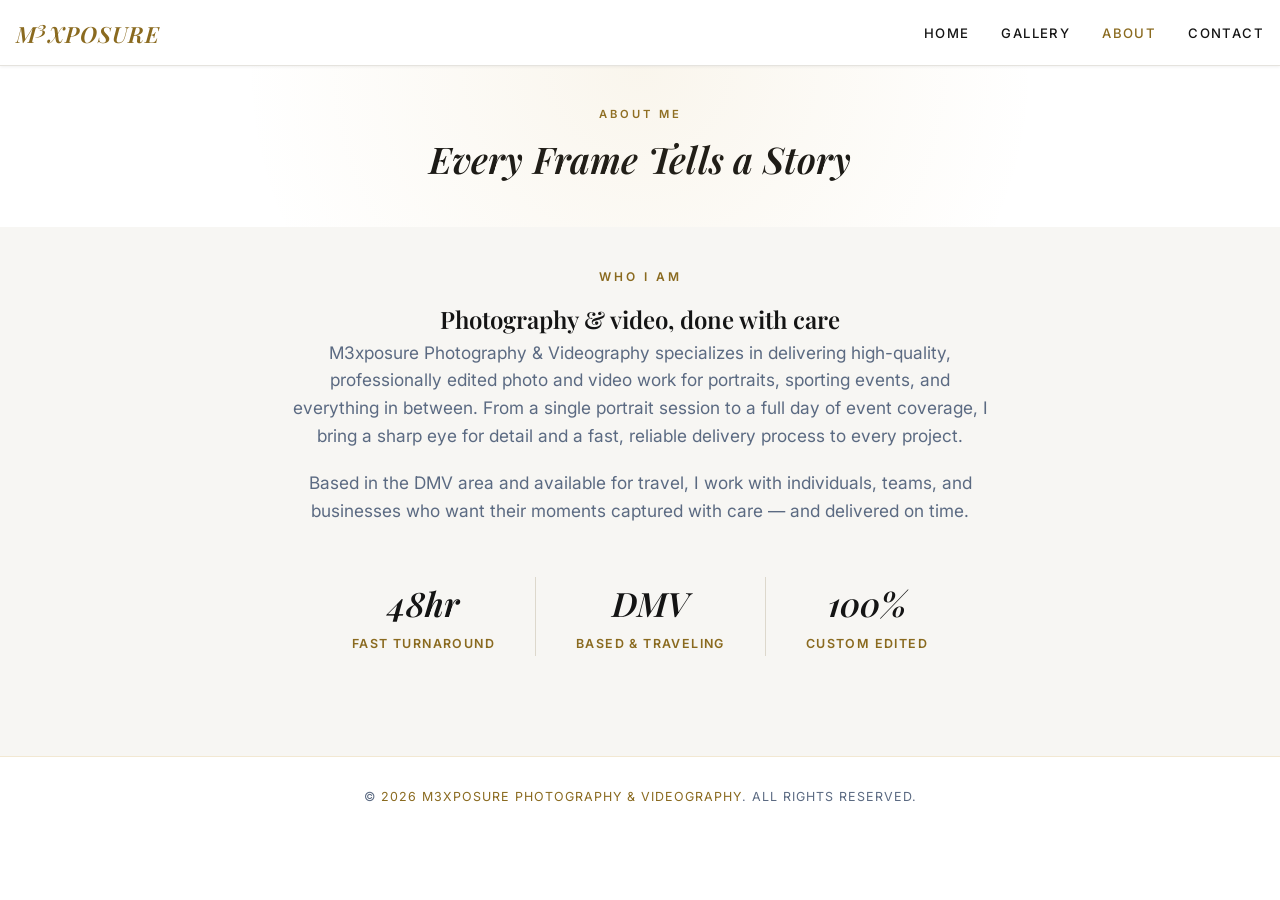
==== commit 2562999b: "Add Home link to the top navigation Co-Authored-By: Claude Opus 5.5 <noreply@anthropic.com>" ====
--- a/about.html
+++ b/about.html
@@ -19,6 +19,7 @@
       <span></span><span></span><span></span>
     </button>
     <ul class="nav-links" id="navLinks">
+      <li><a href="index.html">Home</a></li>
       <li><a href="gallery.html">Gallery</a></li>
       <li><a href="about.html" class="active">About</a></li>
       <li><a href="contact.html">Contact</a></li>
--- a/styles.css
+++ b/styles.css
@@ -531,6 +531,9 @@
   justify-content: center;
   z-index: 1000;
   padding: 40px;
+  touch-action: pan-y pinch-zoom;
+  overscroll-behavior: contain;
+  user-select: none;
 }
 
 .lightbox.open { display: flex; }
@@ -540,6 +543,7 @@
   max-height: 86vh;
   object-fit: contain;
   box-shadow: 0 20px 60px rgba(0,0,0,0.5);
+  transition: transform 0.25s ease;
 }
 
 .lightbox-close,
